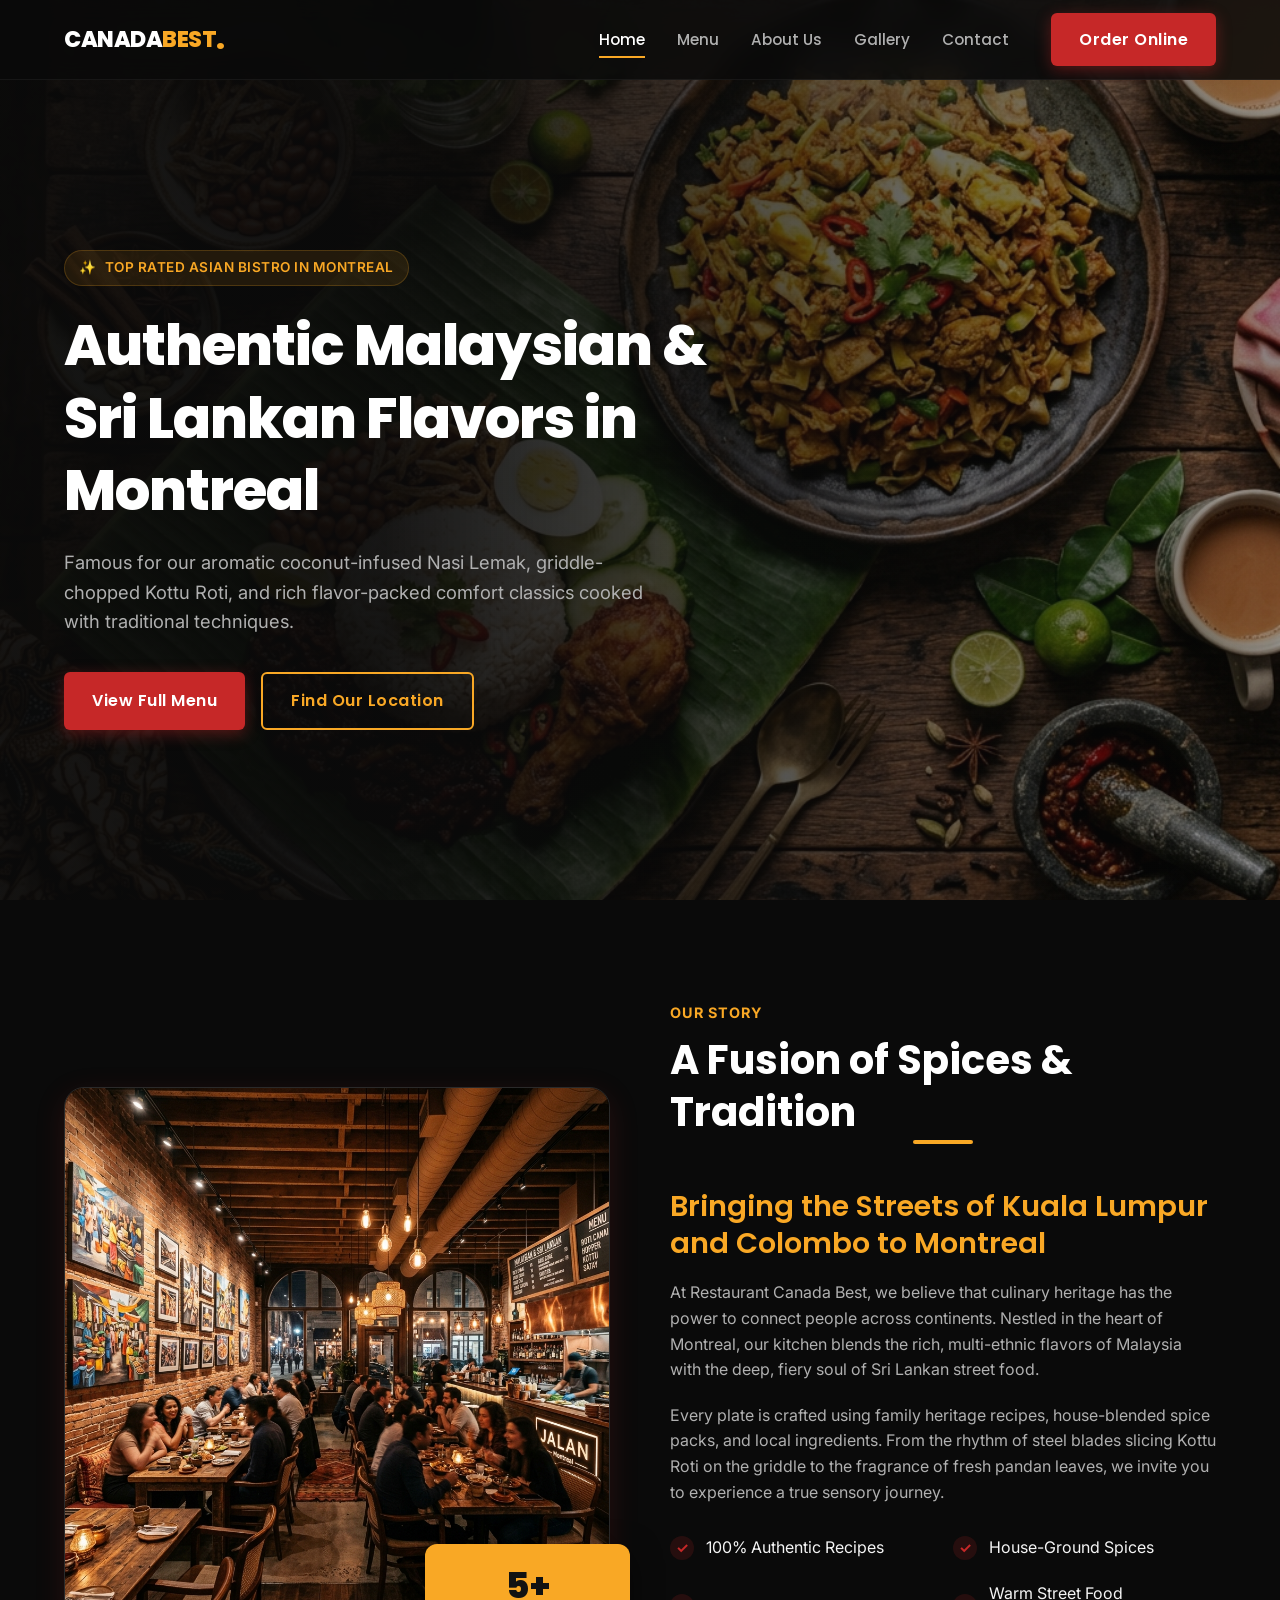
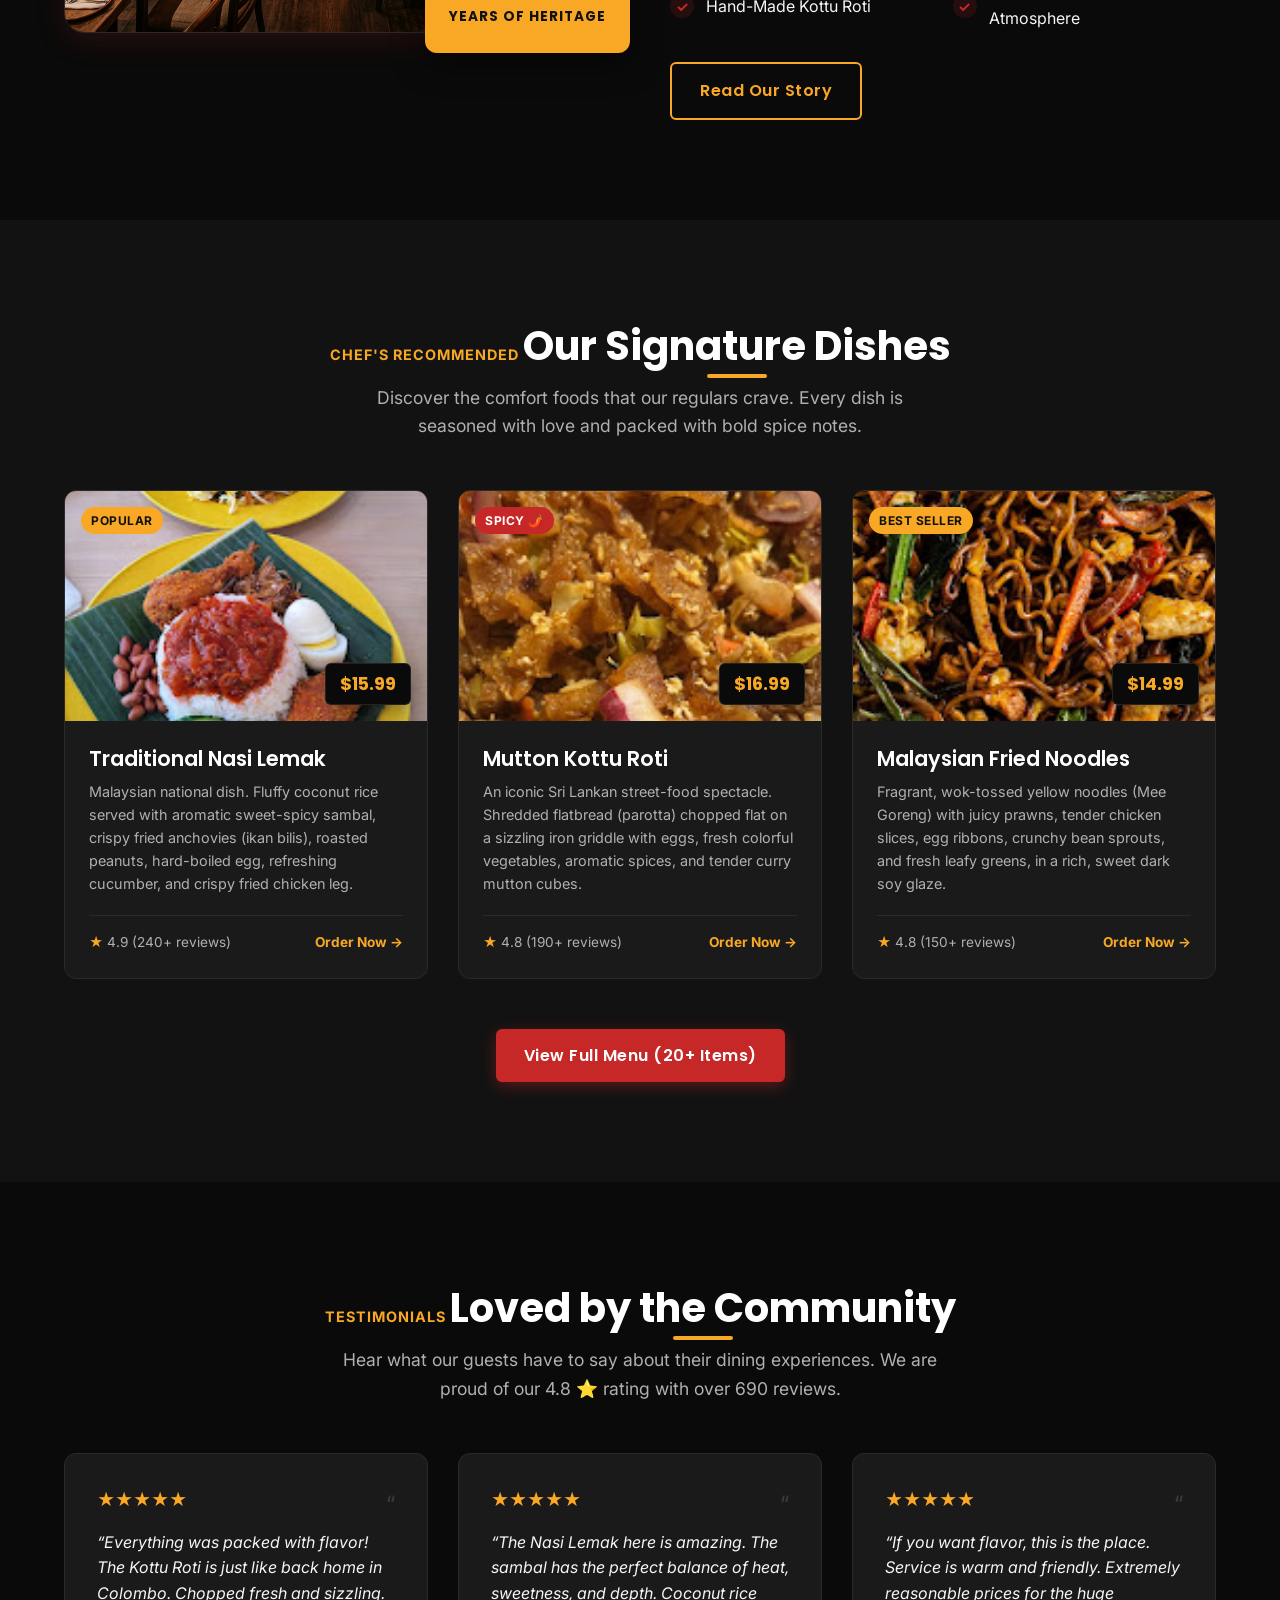
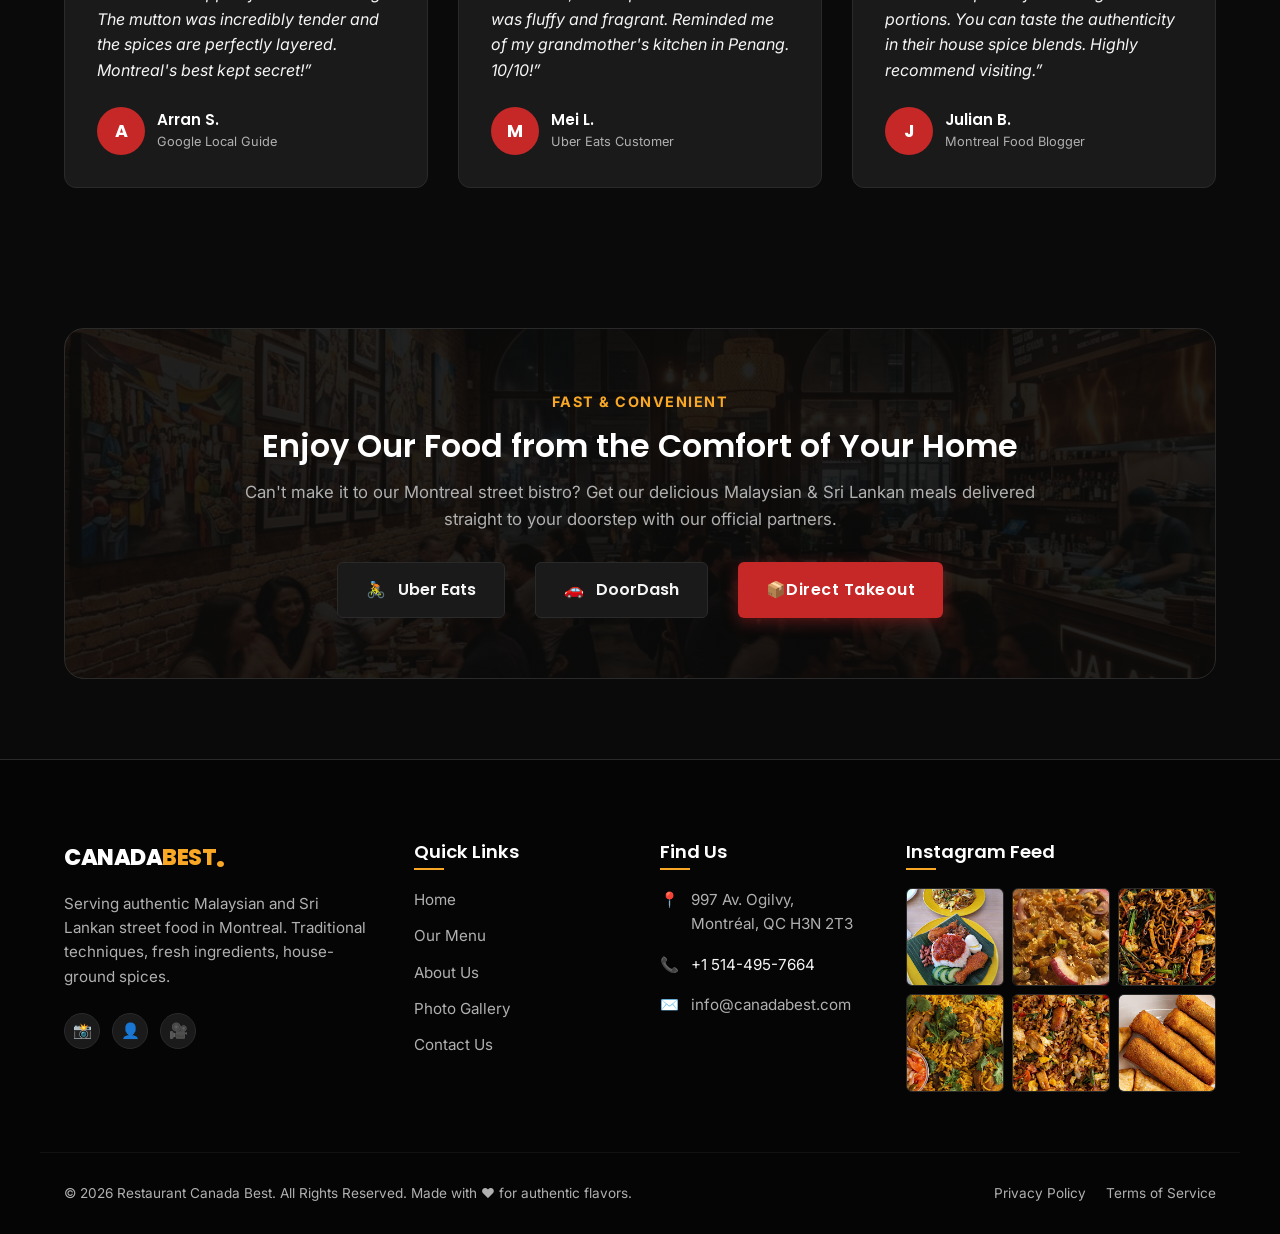
==== index.html @ 66a721e7 "first commit" ====
<!DOCTYPE html>
<html lang="en">
<head>
    <meta charset="UTF-8">
    <meta name="viewport" content="width=device-width, initial-scale=1.0">
    <title>Authentic Malaysian & Sri Lankan Cuisine | Restaurant Canada Best Montreal</title>
    <meta name="description" content="Experience the ultimate Malaysian & Sri Lankan street-food comfort eats in Montreal at Restaurant Canada Best. Renowned for authentic Nasi Lemak, Mutton Kottu Roti, Mee Goreng, and Chicken Biryani. Dine-in, Takeout, & Delivery.">
    <meta name="keywords" content="Malaysian restaurant Montreal, Best Nasi Lemak Montreal, Sri Lankan food Montreal, Kottu Roti Montreal, Restaurant Canada Best, Asian comfort food Mile End">
    
    <!-- Open Graph Meta Tags for Social Sharing -->
    <meta property="og:title" content="Authentic Malaysian & Sri Lankan Cuisine | Restaurant Canada Best Montreal">
    <meta property="og:description" content="Experience the finest Malaysian & Sri Lankan street-food comfort eats in Montreal at Restaurant Canada Best. Famous for Nasi Lemak and Kottu Roti.">
    <meta property="og:image" content="images/hero.png">
    <meta property="og:type" content="website">
    
    <!-- CSS Stylesheet -->
    <link rel="stylesheet" href="css/style.css">
</head>
<body>

    <!-- Header Navigation -->
    <header class="header" id="header">
        <div class="container header-container">
            <a href="index.html" class="logo" id="logo-link" aria-label="Restaurant Canada Best Homepage">
                CANADA<span>BEST</span><span class="logo-dot">.</span>
            </a>
            
            <nav class="nav" aria-label="Main Navigation">
                <ul class="nav-menu" id="nav-menu">
                    <li><a href="index.html" class="nav-link active">Home</a></li>
                    <li><a href="menu.html" class="nav-link">Menu</a></li>
                    <li><a href="about.html" class="nav-link">About Us</a></li>
                    <li><a href="gallery.html" class="nav-link">Gallery</a></li>
                    <li><a href="contact.html" class="nav-link">Contact</a></li>
                    <li class="nav-cta">
                        <a href="contact.html#order" class="btn btn-primary" id="header-order-btn">Order Online</a>
                    </li>
                </ul>
            </nav>
            
            <button class="menu-toggle" id="menu-toggle" aria-label="Open mobile menu" aria-expanded="false" aria-controls="nav-menu">
                <span></span>
                <span></span>
                <span></span>
            </button>
        </div>
    </header>

    <!-- Hero Banner Section -->
    <section class="hero" style="background-image: url('images/hero.png');" aria-label="Welcome Banner">
        <div class="hero-overlay"></div>
        <div class="container hero-container">
            <div class="hero-content animated fade-in-up">
                <div class="hero-badge">
                    <span>✨</span> Top Rated Asian Bistro in Montreal
                </div>
                <h1 class="hero-title">Authentic Malaysian & Sri Lankan Flavors in Montreal</h1>
                <p class="hero-desc">Famous for our aromatic coconut-infused Nasi Lemak, griddle-chopped Kottu Roti, and rich flavor-packed comfort classics cooked with traditional techniques.</p>
                <div class="btn-group">
                    <a href="menu.html" class="btn btn-primary" id="hero-menu-cta">View Full Menu</a>
                    <a href="contact.html" class="btn btn-secondary" id="hero-contact-cta">Find Our Location</a>
                </div>
            </div>
        </div>
    </section>

    <!-- About Section -->
    <section class="section-padding" aria-label="About Our Restaurant">
        <div class="container about-split">
            <div class="about-image-wrap animated fade-in-up delay-1">
                <div class="about-image-frame">
                    <img src="images/interior.png" alt="Cozy dining area at Restaurant Canada Best Montreal" loading="lazy">
                </div>
                <div class="about-experience-badge">
                    <span class="years">5+</span>
                    <span class="text">Years of Heritage</span>
                </div>
            </div>
            
            <div class="about-content animated fade-in-up delay-2">
                <div class="section-title-wrap">
                    <span class="text-yellow text-uppercase" style="font-weight: 700; letter-spacing: 1px; font-size: 0.9rem;">OUR STORY</span>
                    <h2 class="section-title" style="display:block; margin-top:8px;">A Fusion of Spices & Tradition</h2>
                </div>
                <h3>Bringing the Streets of Kuala Lumpur and Colombo to Montreal</h3>
                <p>At Restaurant Canada Best, we believe that culinary heritage has the power to connect people across continents. Nestled in the heart of Montreal, our kitchen blends the rich, multi-ethnic flavors of Malaysia with the deep, fiery soul of Sri Lankan street food.</p>
                <p>Every plate is crafted using family heritage recipes, house-blended spice packs, and local ingredients. From the rhythm of steel blades slicing Kottu Roti on the griddle to the fragrance of fresh pandan leaves, we invite you to experience a true sensory journey.</p>
                
                <ul class="about-features">
                    <li class="about-feature-item">
                        <span class="about-feature-icon">✓</span>
                        <span>100% Authentic Recipes</span>
                    </li>
                    <li class="about-feature-item">
                        <span class="about-feature-icon">✓</span>
                        <span>House-Ground Spices</span>
                    </li>
                    <li class="about-feature-item">
                        <span class="about-feature-icon">✓</span>
                        <span>Hand-Made Kottu Roti</span>
                    </li>
                    <li class="about-feature-item">
                        <span class="about-feature-icon">✓</span>
                        <span>Warm Street Food Atmosphere</span>
                    </li>
                </ul>
                
                <a href="about.html" class="btn btn-secondary" id="about-read-more">Read Our Story</a>
            </div>
        </div>
    </section>

    <!-- Featured Dishes Section -->
    <section class="section-padding" style="background-color: var(--bg-alt);" aria-label="Featured Signature Dishes">
        <div class="container">
            <div class="section-title-wrap text-center animated fade-in-up">
                <span class="text-yellow text-uppercase" style="font-weight: 700; letter-spacing: 1px; font-size: 0.9rem;">CHEF'S RECOMMENDED</span>
                <h2 class="section-title">Our Signature Dishes</h2>
                <p class="section-subtitle">Discover the comfort foods that our regulars crave. Every dish is seasoned with love and packed with bold spice notes.</p>
            </div>
            
            <div class="food-grid">
                <!-- Nasi Lemak Card -->
                <div class="food-card animated fade-in-up delay-1">
                    <div class="food-card-img-wrap">
                        <img src="images/Nasi Lemak.jpg" alt="Signature Malaysian Nasi Lemak with Crispy Spiced Chicken Leg" class="food-card-img" loading="lazy">
                        <div class="food-card-badges">
                            <span class="food-card-badge popular">Popular</span>
                        </div>
                        <span class="food-card-price">$15.99</span>
                    </div>
                    <div class="food-card-content">
                        <h3 class="food-card-title">Traditional Nasi Lemak</h3>
                        <p class="food-card-desc">Malaysian national dish. Fluffy coconut rice served with aromatic sweet-spicy sambal, crispy fried anchovies (ikan bilis), roasted peanuts, hard-boiled egg, refreshing cucumber, and crispy fried chicken leg.</p>
                        <div class="food-card-footer">
                            <div class="food-card-rating">
                                <span>★</span> 4.9 (240+ reviews)
                            </div>
                            <a href="menu.html" class="food-card-order-btn" aria-label="Order Nasi Lemak">Order Now &rarr;</a>
                        </div>
                    </div>
                </div>
                
                <!-- Kottu Roti Card -->
                <div class="food-card animated fade-in-up delay-2">
                    <div class="food-card-img-wrap">
                        <img src="images/Mutton Kotu Roti.jpg" alt="Sri Lankan Mutton Kottu Roti chopped fresh on the griddle" class="food-card-img" loading="lazy">
                        <div class="food-card-badges">
                            <span class="food-card-badge">Spicy 🌶️</span>
                        </div>
                        <span class="food-card-price">$16.99</span>
                    </div>
                    <div class="food-card-content">
                        <h3 class="food-card-title">Mutton Kottu Roti</h3>
                        <p class="food-card-desc">An iconic Sri Lankan street-food spectacle. Shredded flatbread (parotta) chopped flat on a sizzling iron griddle with eggs, fresh colorful vegetables, aromatic spices, and tender curry mutton cubes.</p>
                        <div class="food-card-footer">
                            <div class="food-card-rating">
                                <span>★</span> 4.8 (190+ reviews)
                            </div>
                            <a href="menu.html" class="food-card-order-btn" aria-label="Order Mutton Kottu Roti">Order Now &rarr;</a>
                        </div>
                    </div>
                </div>
                
                <!-- Mee Goreng Card -->
                <div class="food-card animated fade-in-up delay-3">
                    <div class="food-card-img-wrap">
                        <img src="images/Chicken Noodles.jpg" alt="Malaysian Mee Goreng stir-fried noodles with prawns" class="food-card-img" loading="lazy">
                        <div class="food-card-badges">
                            <span class="food-card-badge popular">Best Seller</span>
                        </div>
                        <span class="food-card-price">$14.99</span>
                    </div>
                    <div class="food-card-content">
                        <h3 class="food-card-title">Malaysian Fried Noodles</h3>
                        <p class="food-card-desc">Fragrant, wok-tossed yellow noodles (Mee Goreng) with juicy prawns, tender chicken slices, egg ribbons, crunchy bean sprouts, and fresh leafy greens, in a rich, sweet dark soy glaze.</p>
                        <div class="food-card-footer">
                            <div class="food-card-rating">
                                <span>★</span> 4.8 (150+ reviews)
                            </div>
                            <a href="menu.html" class="food-card-order-btn" aria-label="Order Malaysian Fried Noodles">Order Now &rarr;</a>
                        </div>
                    </div>
                </div>
            </div>
            
            <div class="text-center" style="margin-top: 50px;">
                <a href="menu.html" class="btn btn-primary" id="view-full-menu-btn">View Full Menu (20+ Items)</a>
            </div>
        </div>
    </section>

    <!-- Reviews Section -->
    <section class="section-padding" aria-label="Customer Reviews">
        <div class="container">
            <div class="section-title-wrap text-center animated fade-in-up">
                <span class="text-yellow text-uppercase" style="font-weight: 700; letter-spacing: 1px; font-size: 0.9rem;">TESTIMONIALS</span>
                <h2 class="section-title">Loved by the Community</h2>
                <p class="section-subtitle">Hear what our guests have to say about their dining experiences. We are proud of our 4.8 ⭐ rating with over 690 reviews.</p>
            </div>
            
            <div class="reviews-grid">
                <!-- Review 1 -->
                <div class="review-card animated fade-in-up delay-1">
                    <div class="review-stars">★★★★★</div>
                    <p class="review-text">“Everything was packed with flavor! The Kottu Roti is just like back home in Colombo. Chopped fresh and sizzling. The mutton was incredibly tender and the spices are perfectly layered. Montreal's best kept secret!”</p>
                    <div class="review-author">
                        <div class="review-avatar">A</div>
                        <div class="review-author-info">
                            <h4>Arran S.</h4>
                            <p>Google Local Guide</p>
                        </div>
                    </div>
                    <span class="review-source">“</span>
                </div>
                
                <!-- Review 2 -->
                <div class="review-card animated fade-in-up delay-2">
                    <div class="review-stars">★★★★★</div>
                    <p class="review-text">“The Nasi Lemak here is amazing. The sambal has the perfect balance of heat, sweetness, and depth. Coconut rice was fluffy and fragrant. Reminded me of my grandmother's kitchen in Penang. 10/10!”</p>
                    <div class="review-author">
                        <div class="review-avatar">M</div>
                        <div class="review-author-info">
                            <h4>Mei L.</h4>
                            <p>Uber Eats Customer</p>
                        </div>
                    </div>
                    <span class="review-source">“</span>
                </div>
                
                <!-- Review 3 -->
                <div class="review-card animated fade-in-up delay-3">
                    <div class="review-stars">★★★★★</div>
                    <p class="review-text">“If you want flavor, this is the place. Service is warm and friendly. Extremely reasonable prices for the huge portions. You can taste the authenticity in their house spice blends. Highly recommend visiting.”</p>
                    <div class="review-author">
                        <div class="review-avatar">J</div>
                        <div class="review-author-info">
                            <h4>Julian B.</h4>
                            <p>Montreal Food Blogger</p>
                        </div>
                    </div>
                    <span class="review-source">“</span>
                </div>
            </div>
        </div>
    </section>

    <!-- Delivery / Platform CTA Section -->
    <section class="container" style="margin-bottom: 80px;" aria-label="Order Delivery">
        <div class="delivery-section animated fade-in-up">
            <div class="delivery-container">
                <span class="text-yellow text-uppercase" style="font-weight: 700; letter-spacing: 1.5px; font-size: 0.9rem;">FAST & CONVENIENT</span>
                <h2 class="delivery-title" style="margin-top: 10px;">Enjoy Our Food from the Comfort of Your Home</h2>
                <p class="delivery-desc">Can't make it to our Montreal street bistro? Get our delicious Malaysian & Sri Lankan meals delivered straight to your doorstep with our official partners.</p>
                <div class="delivery-partners">
                    <a href="https://www.ubereats.com" target="_blank" rel="noopener noreferrer" class="delivery-btn" aria-label="Order on Uber Eats">
                        <span>🚴</span> Uber Eats
                    </a>
                    <a href="https://www.doordash.com" target="_blank" rel="noopener noreferrer" class="delivery-btn" aria-label="Order on DoorDash">
                        <span>🚗</span> DoorDash
                    </a>
                    <a href="contact.html#order" class="btn btn-primary" style="padding: 14px 28px;" aria-label="Order Direct Takeout">
                        <span>📦</span> Direct Takeout
                    </a>
                </div>
            </div>
        </div>
    </section>

    <!-- Footer -->
    <footer class="footer" id="footer">
        <div class="container footer-grid">
            <!-- Col 1: About -->
            <div class="footer-column footer-about">
                <a href="index.html" class="logo">
                    CANADA<span>BEST</span><span class="logo-dot">.</span>
                </a>
                <p style="margin-top: 15px; color: var(--text-muted);">Serving authentic Malaysian and Sri Lankan street food in Montreal. Traditional techniques, fresh ingredients, house-ground spices.</p>
                <div class="footer-socials">
                    <a href="https://www.instagram.com/restaurant.canada.best" target="_blank" class="social-icon" aria-label="Visit us on Instagram">📸</a>
                    <a href="https://www.facebook.com" target="_blank" class="social-icon" aria-label="Visit us on Facebook">👤</a>
                    <a href="https://www.youtube.com" target="_blank" class="social-icon" aria-label="Visit us on YouTube">🎥</a>
                </div>
            </div>
            
            <!-- Col 2: Quick Links -->
            <div class="footer-column footer-links">
                <h3>Quick Links</h3>
                <ul>
                    <li><a href="index.html">Home</a></li>
                    <li><a href="menu.html">Our Menu</a></li>
                    <li><a href="about.html">About Us</a></li>
                    <li><a href="gallery.html">Photo Gallery</a></li>
                    <li><a href="contact.html">Contact Us</a></li>
                </ul>
            </div>
            
            <!-- Col 3: Contact Info -->
            <div class="footer-column footer-contact">
                <h3>Find Us</h3>
                <ul>
                    <li>
                        <span class="footer-contact-icon">📍</span>
                        <span>997 Av. Ogilvy,<br>Montréal, QC H3N 2T3</span>
                    </li>
                    <li>
                        <span class="footer-contact-icon">📞</span>
                        <a href="tel:+15144957664" style="color: var(--text-light);">+1 514-495-7664</a>
                    </li>
                    <li>
                        <span class="footer-contact-icon">✉️</span>
                        <a href="mailto:info@restaurantcanadabest.com">info@canadabest.com</a>
                    </li>
                </ul>
            </div>
            
            <!-- Col 4: Instagram Feed -->
            <div class="footer-column">
                <h3>Instagram Feed</h3>
                <div class="footer-instagram-grid" style="margin-top: 15px;">
                    <a href="https://www.instagram.com/restaurant.canada.best" target="_blank" class="footer-insta-item" aria-label="Instagram post 1">
                        <img src="images/Nasi Lemak.jpg" alt="Delicious Nasi Lemak from Instagram feed" loading="lazy">
                    </a>
                    <a href="https://www.instagram.com/restaurant.canada.best" target="_blank" class="footer-insta-item" aria-label="Instagram post 2">
                        <img src="images/Mutton Kotu Roti.jpg" alt="Sizzling Mutton Kottu from Instagram feed" loading="lazy">
                    </a>
                    <a href="https://www.instagram.com/restaurant.canada.best" target="_blank" class="footer-insta-item" aria-label="Instagram post 3">
                        <img src="images/Chicken Noodles.jpg" alt="Spicy fried Mee Goreng from Instagram feed" loading="lazy">
                    </a>
                    <a href="https://www.instagram.com/restaurant.canada.best" target="_blank" class="footer-insta-item" aria-label="Instagram post 4">
                        <img src="images/Chicken Biryani.jpg" alt="Aromatic Chicken Biryani from Instagram feed" loading="lazy">
                    </a>
                    <a href="https://www.instagram.com/restaurant.canada.best" target="_blank" class="footer-insta-item" aria-label="Instagram post 5">
                        <img src="images/Chicken Fried Rice.jpg" alt="Cozy bistro ambiance from Instagram feed" loading="lazy">
                    </a>
                    <a href="https://www.instagram.com/restaurant.canada.best" target="_blank" class="footer-insta-item" aria-label="Instagram post 6">
                        <img src="images/Chicken & Mutton Rolls.jpg" alt="Feast spread from Instagram feed" loading="lazy">
                    </a>
                </div>
            </div>
        </div>
        
        <div class="container footer-bottom">
            <p>&copy; 2026 Restaurant Canada Best. All Rights Reserved. Made with ♥ for authentic flavors.</p>
            <div class="footer-bottom-links">
                <a href="#">Privacy Policy</a>
                <a href="#">Terms of Service</a>
            </div>
        </div>
    </footer>

    <!-- JavaScript Interactions -->
    <script src="js/main.js"></script>
</body>
</html>
---- css/style.css ----
/* ==========================================================================
   RESTAURANT CANADA BEST — OFFICIAL DESIGN SYSTEM & STYLING
   ========================================================================== */

/* Import Google Fonts */
@import url('https://fonts.googleapis.com/css2?family=Inter:wght@300;400;500;600;700&family=Poppins:wght@400;500;600;700;800&display=swap');

/* CSS Variables */
:root {
    --bg-color: #0A0A0A;
    --bg-alt: #121212;
    --card-bg: #1A1A1A;
    --card-border: #2A2A2A;
    
    --primary-red: #C62828;
    --primary-red-glow: rgba(198, 40, 40, 0.4);
    --primary-red-hover: #D32F2F;
    
    --primary-yellow: #F9A825;
    --primary-yellow-glow: rgba(249, 168, 37, 0.3);
    --primary-yellow-hover: #FBC02D;
    
    --text-white: #FFFFFF;
    --text-light: #F5F5F5;
    --text-muted: #B0B0B0;
    --text-dark: #121212;
    
    --font-headings: 'Poppins', sans-serif;
    --font-body: 'Inter', sans-serif;
    
    --container-max: 1200px;
    --header-height: 80px;
    --border-radius-sm: 6px;
    --border-radius-md: 12px;
    --border-radius-lg: 20px;
    
    --transition-smooth: all 0.35s cubic-bezier(0.4, 0, 0.2, 1);
    --shadow-subtle: 0 4px 20px rgba(0, 0, 0, 0.3);
    --shadow-glow: 0 8px 30px rgba(198, 40, 40, 0.15);
}

/* ==========================================================================
   RESET & BASE STYLES
   ========================================================================== */
*, *::before, *::after {
    box-sizing: border-box;
    margin: 0;
    padding: 0;
}

html {
    scroll-behavior: smooth;
    font-size: 16px;
    -webkit-font-smoothing: antialiased;
}

body {
    font-family: var(--font-body);
    background-color: var(--bg-color);
    color: var(--text-light);
    line-height: 1.6;
    overflow-x: hidden;
}

h1, h2, h3, h4, h5, h6 {
    font-family: var(--font-headings);
    color: var(--text-white);
    font-weight: 600;
    line-height: 1.3;
}

a {
    color: inherit;
    text-decoration: none;
    transition: var(--transition-smooth);
}

ul {
    list-style: none;
}

img {
    max-width: 100%;
    height: auto;
    display: block;
}

button, input, textarea, select {
    font-family: inherit;
    font-size: inherit;
    background: none;
    border: none;
    outline: none;
    color: inherit;
}

/* ==========================================================================
   LAYOUT CONTAINERS & UTILITIES
   ========================================================================== */
.container {
    max-width: var(--container-max);
    margin: 0 auto;
    padding: 0 24px;
}

.section-padding {
    padding: 100px 0;
}

@media (max-width: 768px) {
    .section-padding {
        padding: 60px 0;
    }
}

.text-center { text-align: center; }
.text-yellow { color: var(--primary-yellow); }
.text-red { color: var(--primary-red); }

.section-title-wrap {
    margin-bottom: 50px;
}

.section-title {
    font-size: 2.5rem;
    font-weight: 700;
    position: relative;
    display: inline-block;
    margin-bottom: 12px;
}

.section-title::after {
    content: '';
    position: absolute;
    bottom: -6px;
    left: 50%;
    transform: translateX(-50%);
    width: 60px;
    height: 4px;
    background-color: var(--primary-yellow);
    border-radius: var(--border-radius-sm);
}

.section-subtitle {
    font-size: 1.1rem;
    color: var(--text-muted);
    max-width: 600px;
    margin: 0 auto;
}

/* ==========================================================================
   BUTTONS & INTERACTIVE ELEMENTS
   ========================================================================== */
.btn {
    display: inline-flex;
    align-items: center;
    justify-content: center;
    padding: 14px 28px;
    font-weight: 600;
    border-radius: var(--border-radius-sm);
    transition: var(--transition-smooth);
    cursor: pointer;
    font-family: var(--font-headings);
    letter-spacing: 0.5px;
}

.btn-primary {
    background-color: var(--primary-red);
    color: var(--text-white);
    box-shadow: 0 4px 15px var(--primary-red-glow);
}

.btn-primary:hover {
    background-color: var(--primary-red-hover);
    transform: translateY(-2px);
    box-shadow: 0 6px 20px rgba(198, 40, 40, 0.6);
}

.btn-secondary {
    background-color: transparent;
    color: var(--primary-yellow);
    border: 2px solid var(--primary-yellow);
}

.btn-secondary:hover {
    background-color: var(--primary-yellow);
    color: var(--text-dark);
    transform: translateY(-2px);
    box-shadow: 0 6px 20px var(--primary-yellow-glow);
}

.btn-group {
    display: flex;
    gap: 16px;
    flex-wrap: wrap;
}

/* ==========================================================================
   HEADER / NAVIGATION BAR
   ========================================================================== */
.header {
    position: fixed;
    top: 0;
    left: 0;
    width: 100%;
    height: var(--header-height);
    background: rgba(10, 10, 10, 0.85);
    backdrop-filter: blur(12px);
    -webkit-backdrop-filter: blur(12px);
    z-index: 1000;
    border-bottom: 1px solid rgba(255, 255, 255, 0.05);
    transition: var(--transition-smooth);
}

.header.scrolled {
    height: 70px;
    background: rgba(10, 10, 10, 0.95);
    box-shadow: var(--shadow-subtle);
}

.header-container {
    display: flex;
    justify-content: space-between;
    align-items: center;
    height: 100%;
}

.logo {
    display: flex;
    align-items: center;
    font-family: var(--font-headings);
    font-size: 1.4rem;
    font-weight: 800;
    color: var(--text-white);
    letter-spacing: -0.5px;
}

.logo span {
    color: var(--primary-yellow);
}

.logo-dot {
    color: var(--primary-red);
    font-size: 1.8rem;
    line-height: 1;
}

.nav-menu {
    display: flex;
    align-items: center;
    gap: 32px;
}

.nav-link {
    font-family: var(--font-headings);
    font-weight: 500;
    font-size: 0.95rem;
    position: relative;
    padding: 8px 0;
    color: var(--text-muted);
}

.nav-link:hover,
.nav-link.active {
    color: var(--text-white);
}

.nav-link::after {
    content: '';
    position: absolute;
    bottom: 0;
    left: 0;
    width: 0;
    height: 2px;
    background-color: var(--primary-yellow);
    transition: var(--transition-smooth);
}

.nav-link:hover::after,
.nav-link.active::after {
    width: 100%;
}

/* Nav CTA */
.nav-cta {
    margin-left: 10px;
}

/* Mobile Menu Toggle Button */
.menu-toggle {
    display: none;
    flex-direction: column;
    justify-content: space-between;
    width: 28px;
    height: 20px;
    cursor: pointer;
    z-index: 1001;
}

.menu-toggle span {
    display: block;
    width: 100%;
    height: 3px;
    background-color: var(--text-white);
    border-radius: var(--border-radius-sm);
    transition: var(--transition-smooth);
}

/* Responsive Nav styles */
@media (max-width: 992px) {
    .menu-toggle {
        display: flex;
    }
    
    .nav-menu {
        position: fixed;
        top: 0;
        right: -100%;
        width: 280px;
        height: 100vh;
        background-color: var(--bg-alt);
        flex-direction: column;
        justify-content: flex-start;
        align-items: flex-start;
        padding: 100px 40px;
        gap: 24px;
        box-shadow: -10px 0 30px rgba(0,0,0,0.5);
        transition: var(--transition-smooth);
        z-index: 999;
    }
    
    .nav-menu.active {
        right: 0;
    }
    
    .nav-link {
        font-size: 1.2rem;
        width: 100%;
    }
    
    .nav-cta {
        margin-left: 0;
        margin-top: 10px;
        width: 100%;
    }
    
    .nav-cta .btn {
        width: 100%;
    }
    
    /* Toggle active animation */
    .menu-toggle.active span:nth-child(1) {
        transform: translateY(8px) rotate(45deg);
    }
    
    .menu-toggle.active span:nth-child(2) {
        opacity: 0;
    }
    
    .menu-toggle.active span:nth-child(3) {
        transform: translateY(-9px) rotate(-45deg);
    }
}

/* ==========================================================================
   HERO BANNER
   ========================================================================== */
.hero {
    min-height: 100vh;
    display: flex;
    align-items: center;
    position: relative;
    padding-top: var(--header-height);
    background-size: cover;
    background-position: center;
    background-attachment: fixed;
}

/* Background parallax fallback */
@media (max-width: 768px) {
    .hero {
        background-attachment: scroll;
        min-height: auto;
        padding: 120px 0 80px 0;
    }
}

.hero-overlay {
    position: absolute;
    top: 0;
    left: 0;
    width: 100%;
    height: 100%;
    background: linear-gradient(to right, rgba(10,10,10,0.95) 30%, rgba(10,10,10,0.7) 60%, rgba(10,10,10,0.4) 100%);
    z-index: 1;
}

.hero-container {
    position: relative;
    z-index: 2;
    display: grid;
    grid-template-columns: 1.2fr 0.8fr;
    gap: 40px;
    align-items: center;
}

@media (max-width: 992px) {
    .hero-container {
        grid-template-columns: 1fr;
    }
}

.hero-content {
    max-width: 680px;
}

.hero-badge {
    display: inline-flex;
    align-items: center;
    gap: 8px;
    background-color: rgba(249, 168, 37, 0.1);
    border: 1px solid rgba(249, 168, 37, 0.2);
    color: var(--primary-yellow);
    padding: 6px 14px;
    border-radius: 50px;
    font-size: 0.85rem;
    font-weight: 600;
    margin-bottom: 24px;
    letter-spacing: 0.5px;
    text-transform: uppercase;
}

.hero-title {
    font-size: 3.5rem;
    font-weight: 800;
    letter-spacing: -1px;
    margin-bottom: 20px;
}

@media (max-width: 768px) {
    .hero-title {
        font-size: 2.3rem;
    }
}

.hero-desc {
    font-size: 1.15rem;
    color: var(--text-muted);
    margin-bottom: 36px;
    max-width: 580px;
}

/* ==========================================================================
   ABOUT / STORY PREVIEW
   ========================================================================== */
.about-split {
    display: grid;
    grid-template-columns: 1fr 1fr;
    gap: 60px;
    align-items: center;
}

@media (max-width: 992px) {
    .about-split {
        grid-template-columns: 1fr;
        gap: 40px;
    }
}

.about-image-wrap {
    position: relative;
}

.about-image-frame {
    border-radius: var(--border-radius-lg);
    overflow: hidden;
    box-shadow: var(--shadow-glow);
    border: 1px solid var(--card-border);
}

.about-experience-badge {
    position: absolute;
    bottom: -20px;
    right: -20px;
    background-color: var(--primary-yellow);
    color: var(--text-dark);
    padding: 24px;
    border-radius: var(--border-radius-md);
    box-shadow: 0 10px 30px rgba(0,0,0,0.5);
    text-align: center;
    font-family: var(--font-headings);
}

@media (max-width: 768px) {
    .about-experience-badge {
        position: static;
        margin-top: 20px;
        border-radius: var(--border-radius-md);
    }
}

.about-experience-badge .years {
    font-size: 2.2rem;
    font-weight: 800;
    line-height: 1;
    display: block;
}

.about-experience-badge .text {
    font-size: 0.85rem;
    font-weight: 700;
    text-transform: uppercase;
    letter-spacing: 1px;
}

.about-content h3 {
    font-size: 1.8rem;
    margin-bottom: 18px;
    color: var(--primary-yellow);
}

.about-content p {
    color: var(--text-muted);
    margin-bottom: 20px;
}

.about-features {
    display: grid;
    grid-template-columns: 1fr 1fr;
    gap: 20px;
    margin: 30px 0;
}

.about-feature-item {
    display: flex;
    align-items: center;
    gap: 12px;
}

.about-feature-icon {
    display: inline-flex;
    justify-content: center;
    align-items: center;
    width: 24px;
    height: 24px;
    background-color: rgba(198, 40, 40, 0.15);
    color: var(--primary-red);
    border-radius: 50%;
    font-weight: bold;
    font-size: 0.9rem;
}

/* ==========================================================================
   FEATURED / menu FOOD CARDS
   ========================================================================== */
.food-grid {
    display: grid;
    grid-template-columns: repeat(auto-fit, minmax(320px, 1fr));
    gap: 30px;
}

@media (max-width: 480px) {
    .food-grid {
        grid-template-columns: 1fr;
    }
}

.food-card {
    background-color: var(--card-bg);
    border: 1px solid var(--card-border);
    border-radius: var(--border-radius-md);
    overflow: hidden;
    transition: var(--transition-smooth);
    display: flex;
    flex-direction: column;
    height: 100%;
}

.food-card:hover {
    transform: translateY(-8px);
    border-color: rgba(249, 168, 37, 0.3);
    box-shadow: 0 10px 30px rgba(0,0,0,0.5);
}

.food-card-img-wrap {
    position: relative;
    height: 230px;
    overflow: hidden;
}

.food-card-img {
    width: 100%;
    height: 100%;
    object-fit: cover;
    transition: var(--transition-smooth);
}

.food-card:hover .food-card-img {
    transform: scale(1.08);
}

.food-card-badges {
    position: absolute;
    top: 16px;
    left: 16px;
    display: flex;
    flex-direction: column;
    gap: 8px;
    z-index: 2;
}

.food-card-badge {
    background-color: var(--primary-red);
    color: var(--text-white);
    padding: 4px 10px;
    border-radius: 50px;
    font-size: 0.75rem;
    font-weight: 700;
    letter-spacing: 0.5px;
    text-transform: uppercase;
}

.food-card-badge.veg {
    background-color: #2E7D32;
}

.food-card-badge.popular {
    background-color: var(--primary-yellow);
    color: var(--text-dark);
}

.food-card-price {
    position: absolute;
    bottom: 16px;
    right: 16px;
    background-color: var(--bg-color);
    border: 1px solid rgba(255, 255, 255, 0.1);
    color: var(--primary-yellow);
    padding: 6px 14px;
    border-radius: var(--border-radius-sm);
    font-family: var(--font-headings);
    font-weight: 700;
    font-size: 1.1rem;
    z-index: 2;
    box-shadow: var(--shadow-subtle);
}

.food-card-content {
    padding: 24px;
    display: flex;
    flex-direction: column;
    flex-grow: 1;
}

.food-card-title {
    font-size: 1.3rem;
    margin-bottom: 8px;
    transition: var(--transition-smooth);
}

.food-card:hover .food-card-title {
    color: var(--primary-yellow);
}

.food-card-desc {
    color: var(--text-muted);
    font-size: 0.9rem;
    margin-bottom: 20px;
    flex-grow: 1;
}

.food-card-footer {
    display: flex;
    justify-content: space-between;
    align-items: center;
    border-top: 1px solid var(--card-border);
    padding-top: 16px;
}

.food-card-rating {
    display: flex;
    align-items: center;
    gap: 4px;
    font-size: 0.85rem;
    color: var(--text-muted);
}

.food-card-rating span {
    color: var(--primary-yellow);
}

.food-card-order-btn {
    font-size: 0.85rem;
    font-weight: 700;
    color: var(--primary-yellow);
    display: flex;
    align-items: center;
    gap: 6px;
    cursor: pointer;
}

.food-card-order-btn:hover {
    color: var(--primary-yellow-hover);
    text-decoration: underline;
}

/* ==========================================================================
   MENU PAGE SPECIFIC CATEGORIES
   ========================================================================== */
.menu-categories {
    display: flex;
    justify-content: center;
    gap: 16px;
    flex-wrap: wrap;
    margin-bottom: 50px;
    border-bottom: 1px solid var(--card-border);
    padding-bottom: 20px;
}

.menu-category-btn {
    padding: 10px 22px;
    border-radius: 50px;
    background-color: var(--card-bg);
    border: 1px solid var(--card-border);
    cursor: pointer;
    font-weight: 600;
    transition: var(--transition-smooth);
    font-family: var(--font-headings);
    color: var(--text-muted);
}

.menu-category-btn.active,
.menu-category-btn:hover {
    background-color: var(--primary-yellow);
    color: var(--text-dark);
    border-color: var(--primary-yellow);
    box-shadow: 0 4px 15px var(--primary-yellow-glow);
}

.food-card.hidden {
    display: none !important;
}

/* ==========================================================================
   REVIEWS & TESTIMONIALS
   ========================================================================== */
.reviews-grid {
    display: grid;
    grid-template-columns: repeat(auto-fit, minmax(340px, 1fr));
    gap: 30px;
}

@media (max-width: 480px) {
    .reviews-grid {
        grid-template-columns: 1fr;
    }
}

.review-card {
    background-color: var(--card-bg);
    border: 1px solid var(--card-border);
    padding: 32px;
    border-radius: var(--border-radius-md);
    position: relative;
    transition: var(--transition-smooth);
}

.review-card:hover {
    border-color: rgba(198, 40, 40, 0.3);
    transform: translateY(-4px);
}

.review-stars {
    color: var(--primary-yellow);
    margin-bottom: 16px;
    font-size: 1.1rem;
}

.review-text {
    font-style: italic;
    color: var(--text-light);
    margin-bottom: 24px;
    font-size: 1rem;
}

.review-author {
    display: flex;
    align-items: center;
    gap: 12px;
}

.review-avatar {
    width: 48px;
    height: 48px;
    background-color: var(--primary-red);
    color: var(--text-white);
    display: flex;
    align-items: center;
    justify-content: center;
    border-radius: 50%;
    font-family: var(--font-headings);
    font-weight: 700;
    font-size: 1.1rem;
}

.review-author-info h4 {
    font-size: 0.95rem;
    margin-bottom: 2px;
}

.review-author-info p {
    font-size: 0.8rem;
    color: var(--text-muted);
}

.review-source {
    position: absolute;
    top: 32px;
    right: 32px;
    opacity: 0.15;
    font-size: 1.5rem;
}

/* ==========================================================================
   DELIVERY / CTA SECTION
   ========================================================================== */
.delivery-section {
    background: linear-gradient(rgba(10, 10, 10, 0.9), rgba(10, 10, 10, 0.9)), url('../images/interior.png') no-repeat center center/cover;
    border-radius: var(--border-radius-lg);
    padding: 60px 40px;
    margin: 40px 0;
    border: 1px solid var(--card-border);
    text-align: center;
}

.delivery-container {
    max-width: 800px;
    margin: 0 auto;
}

.delivery-title {
    font-size: 2rem;
    margin-bottom: 12px;
}

.delivery-desc {
    color: var(--text-muted);
    margin-bottom: 30px;
    font-size: 1.05rem;
}

.delivery-partners {
    display: flex;
    justify-content: center;
    gap: 30px;
    flex-wrap: wrap;
}

.delivery-btn {
    display: flex;
    align-items: center;
    gap: 12px;
    background-color: var(--card-bg);
    border: 1px solid var(--card-border);
    padding: 14px 28px;
    border-radius: var(--border-radius-sm);
    font-weight: 600;
    font-family: var(--font-headings);
    font-size: 1rem;
}

.delivery-btn img {
    height: 24px;
}

.delivery-btn:hover {
    transform: translateY(-3px);
    box-shadow: var(--shadow-subtle);
    border-color: rgba(255, 255, 255, 0.15);
}

/* ==========================================================================
   GALLERY PAGE
   ========================================================================== */
.gallery-grid {
    display: grid;
    grid-template-columns: repeat(auto-fit, minmax(280px, 1fr));
    gap: 20px;
}

.gallery-item {
    position: relative;
    border-radius: var(--border-radius-md);
    overflow: hidden;
    aspect-ratio: 1 / 1;
    border: 1px solid var(--card-border);
}

.gallery-img {
    width: 100%;
    height: 100%;
    object-fit: cover;
    transition: var(--transition-smooth);
}

.gallery-overlay {
    position: absolute;
    top: 0;
    left: 0;
    width: 100%;
    height: 100%;
    background: linear-gradient(rgba(10,10,10,0.1), rgba(10,10,10,0.9));
    display: flex;
    flex-direction: column;
    justify-content: flex-end;
    padding: 24px;
    opacity: 0;
    transition: var(--transition-smooth);
    z-index: 2;
}

.gallery-item:hover .gallery-img {
    transform: scale(1.08);
}

.gallery-item:hover .gallery-overlay {
    opacity: 1;
}

.gallery-overlay h3 {
    font-size: 1.2rem;
    margin-bottom: 4px;
}

.gallery-overlay p {
    font-size: 0.85rem;
    color: var(--primary-yellow);
}

/* ==========================================================================
   CONTACT PAGE & CONTACT FORMS
   ========================================================================== */
.contact-split {
    display: grid;
    grid-template-columns: 1.1fr 0.9fr;
    gap: 50px;
}

@media (max-width: 992px) {
    .contact-split {
        grid-template-columns: 1fr;
    }
}

.contact-info-grid {
    display: grid;
    grid-template-columns: 1fr 1fr;
    gap: 30px;
    margin-bottom: 40px;
}

@media (max-width: 576px) {
    .contact-info-grid {
        grid-template-columns: 1fr;
    }
}

.contact-info-card {
    background-color: var(--card-bg);
    border: 1px solid var(--card-border);
    padding: 24px;
    border-radius: var(--border-radius-md);
}

.contact-info-card h3 {
    font-size: 1.1rem;
    color: var(--primary-yellow);
    margin-bottom: 12px;
    display: flex;
    align-items: center;
    gap: 8px;
}

.contact-info-card p,
.contact-info-card li {
    font-size: 0.95rem;
    color: var(--text-muted);
}

.hours-list li {
    display: flex;
    justify-content: space-between;
    margin-bottom: 8px;
    border-bottom: 1px dashed rgba(255,255,255,0.05);
    padding-bottom: 4px;
}

.hours-list li strong {
    color: var(--text-white);
}

/* Contact Form */
.contact-form-wrap {
    background-color: var(--card-bg);
    border: 1px solid var(--card-border);
    padding: 40px;
    border-radius: var(--border-radius-md);
}

@media (max-width: 576px) {
    .contact-form-wrap {
        padding: 24px;
    }
}

.contact-form-wrap h3 {
    font-size: 1.6rem;
    margin-bottom: 24px;
}

.form-group {
    margin-bottom: 20px;
}

.form-label {
    display: block;
    margin-bottom: 8px;
    font-size: 0.85rem;
    font-weight: 600;
    letter-spacing: 0.5px;
    color: var(--text-muted);
}

.form-input {
    width: 100%;
    background-color: var(--bg-color);
    border: 1px solid var(--card-border);
    padding: 12px 16px;
    border-radius: var(--border-radius-sm);
    transition: var(--transition-smooth);
}

.form-input:focus {
    border-color: var(--primary-yellow);
    box-shadow: 0 0 10px var(--primary-yellow-glow);
}

textarea.form-input {
    resize: vertical;
    min-height: 120px;
}

.map-container {
    height: 400px;
    border-radius: var(--border-radius-md);
    overflow: hidden;
    border: 1px solid var(--card-border);
    box-shadow: var(--shadow-subtle);
}

.map-container iframe {
    width: 100%;
    height: 100%;
    border: none;
    filter: invert(90%) hue-rotate(180deg) brightness(95%) contrast(90%); /* Sleek custom dark map styling */
}

/* ==========================================================================
   FOOTER
   ========================================================================== */
.footer {
    background-color: #050505;
    border-top: 1px solid var(--card-border);
    padding: 80px 0 30px 0;
    color: var(--text-muted);
    font-size: 0.95rem;
}

.footer-grid {
    display: grid;
    grid-template-columns: 1.2fr 0.8fr 0.8fr 1.2fr;
    gap: 40px;
    margin-bottom: 60px;
}

@media (max-width: 992px) {
    .footer-grid {
        grid-template-columns: 1fr 1fr;
    }
}

@media (max-width: 576px) {
    .footer-grid {
        grid-template-columns: 1fr;
    }
}

.footer-column h3 {
    color: var(--text-white);
    font-size: 1.15rem;
    margin-bottom: 24px;
    position: relative;
}

.footer-column h3::after {
    content: '';
    position: absolute;
    bottom: -6px;
    left: 0;
    width: 30px;
    height: 2px;
    background-color: var(--primary-yellow);
}

.footer-about .logo {
    margin-bottom: 16px;
}

.footer-about p {
    margin-bottom: 20px;
}

.footer-links li {
    margin-bottom: 12px;
}

.footer-links a:hover {
    color: var(--primary-yellow);
    padding-left: 4px;
}

.footer-contact li {
    display: flex;
    gap: 12px;
    margin-bottom: 16px;
}

.footer-contact-icon {
    color: var(--primary-yellow);
    flex-shrink: 0;
}

.footer-socials {
    display: flex;
    gap: 12px;
    margin-top: 24px;
}

.social-icon {
    display: inline-flex;
    justify-content: center;
    align-items: center;
    width: 36px;
    height: 36px;
    background-color: var(--card-bg);
    border: 1px solid var(--card-border);
    color: var(--text-white);
    border-radius: 50%;
}

.social-icon:hover {
    background-color: var(--primary-yellow);
    color: var(--text-dark);
    border-color: var(--primary-yellow);
    transform: translateY(-3px);
}

.footer-instagram-grid {
    display: grid;
    grid-template-columns: repeat(3, 1fr);
    gap: 8px;
}

.footer-insta-item {
    border-radius: var(--border-radius-sm);
    overflow: hidden;
    aspect-ratio: 1 / 1;
    border: 1px solid var(--card-border);
}

.footer-insta-item img {
    width: 100%;
    height: 100%;
    object-fit: cover;
    transition: var(--transition-smooth);
}

.footer-insta-item:hover img {
    transform: scale(1.08);
}

.footer-bottom {
    border-top: 1px solid rgba(255,255,255,0.05);
    padding-top: 30px;
    display: flex;
    justify-content: space-between;
    align-items: center;
    flex-wrap: wrap;
    gap: 20px;
    font-size: 0.85rem;
}

@media (max-width: 768px) {
    .footer-bottom {
        flex-direction: column;
        text-align: center;
    }
}

.footer-bottom-links {
    display: flex;
    gap: 20px;
}

.footer-bottom-links a:hover {
    color: var(--text-white);
}

/* ==========================================================================
   PAGE HERO BLOCK (For Subpages Menu, About, etc.)
   ========================================================================== */
.page-hero {
    height: 300px;
    display: flex;
    align-items: center;
    justify-content: center;
    text-align: center;
    position: relative;
    padding-top: var(--header-height);
    background-size: cover;
    background-position: center;
}

.page-hero-overlay {
    position: absolute;
    top: 0;
    left: 0;
    width: 100%;
    height: 100%;
    background: rgba(10, 10, 10, 0.8);
    z-index: 1;
}

.page-hero-content {
    position: relative;
    z-index: 2;
}

.page-hero-title {
    font-size: 3rem;
    font-weight: 800;
    margin-bottom: 10px;
}

@media (max-width: 768px) {
    .page-hero-title {
        font-size: 2.2rem;
    }
}

.breadcrumbs {
    display: flex;
    justify-content: center;
    gap: 8px;
    font-size: 0.9rem;
    color: var(--text-muted);
    font-family: var(--font-headings);
}

.breadcrumbs a:hover {
    color: var(--primary-yellow);
}

.breadcrumbs .separator {
    color: rgba(255,255,255,0.2);
}

.breadcrumbs .current {
    color: var(--primary-yellow);
}

/* ==========================================================================
   UTILITY ANIMATIONS (Fades & Load-ins)
   ========================================================================== */
@keyframes fadeInUp {
    from {
        opacity: 0;
        transform: translateY(20px);
    }
    to {
        opacity: 1;
        transform: translateY(0);
    }
}

.animated {
    animation-duration: 0.8s;
    animation-fill-mode: both;
}

.fade-in-up {
    animation-name: fadeInUp;
}

.delay-1 { animation-delay: 0.1s; }
.delay-2 { animation-delay: 0.2s; }
.delay-3 { animation-delay: 0.3s; }
.delay-4 { animation-delay: 0.4s; }
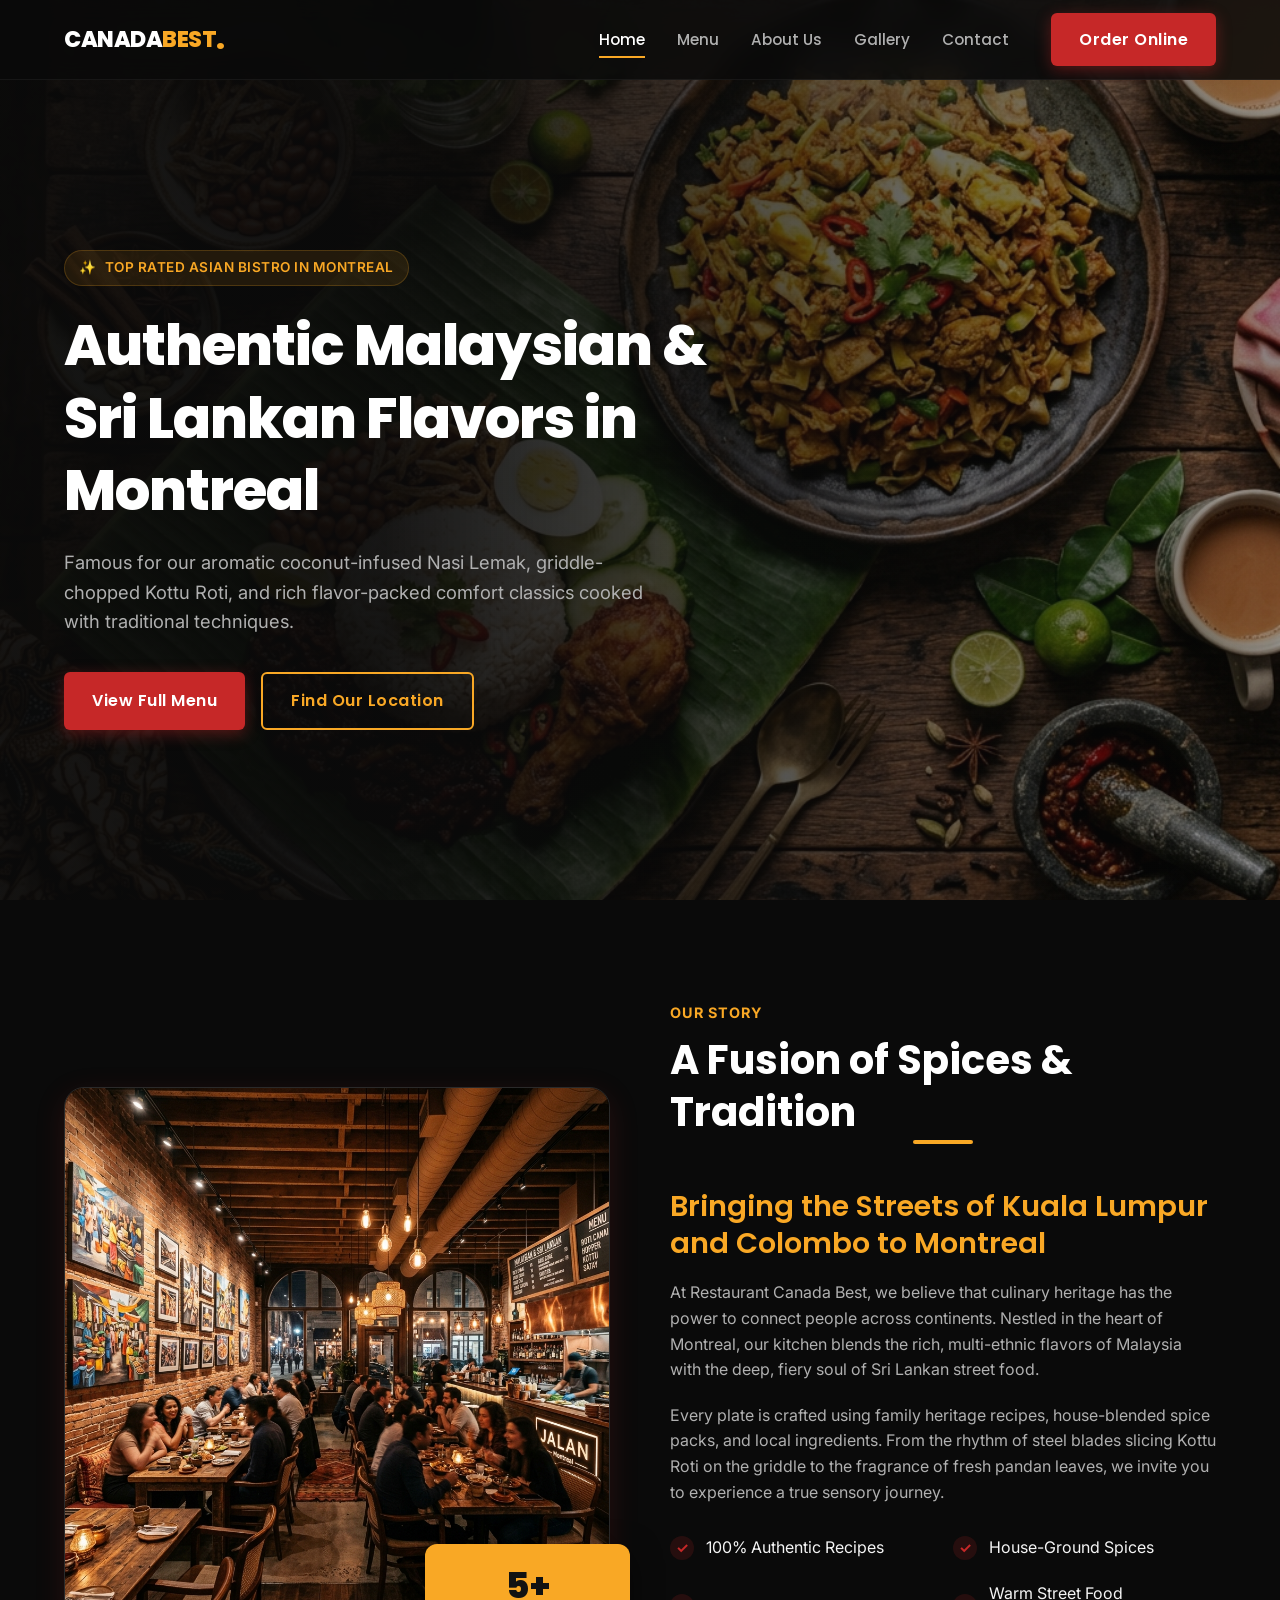
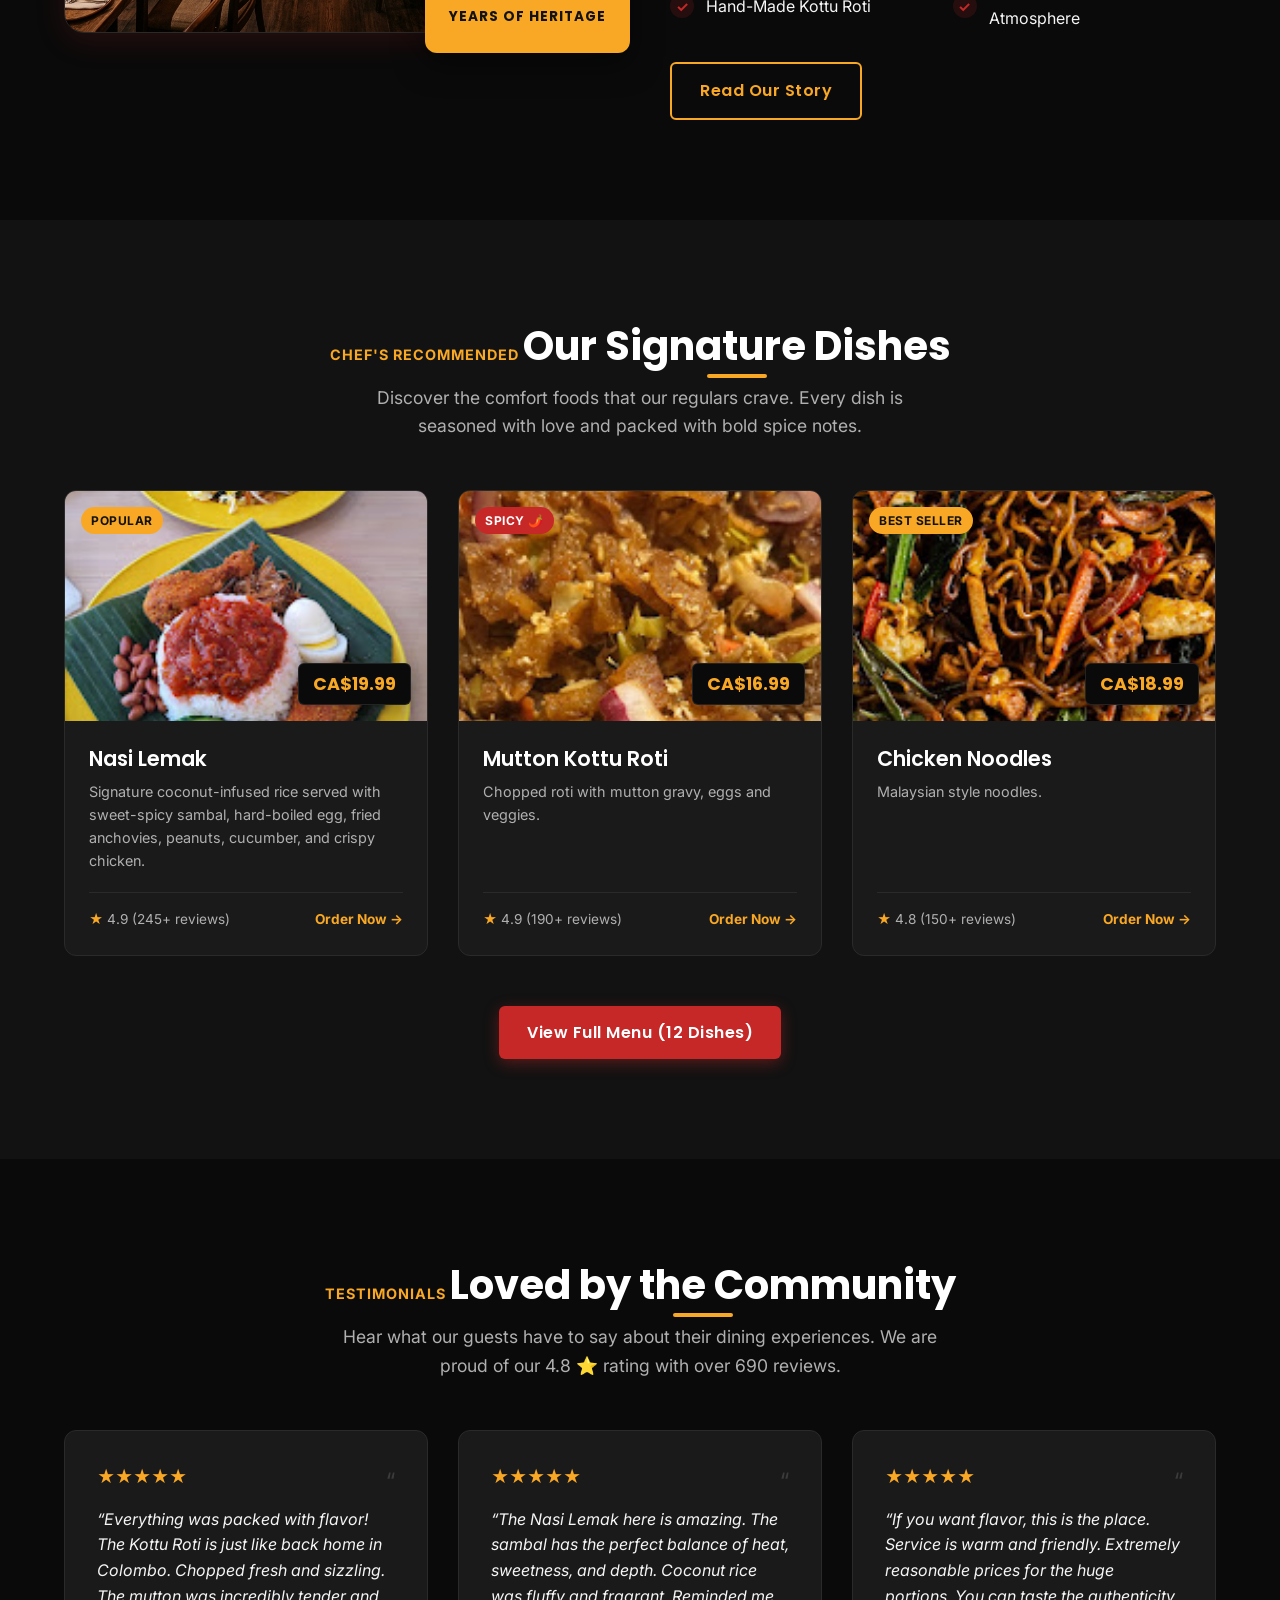
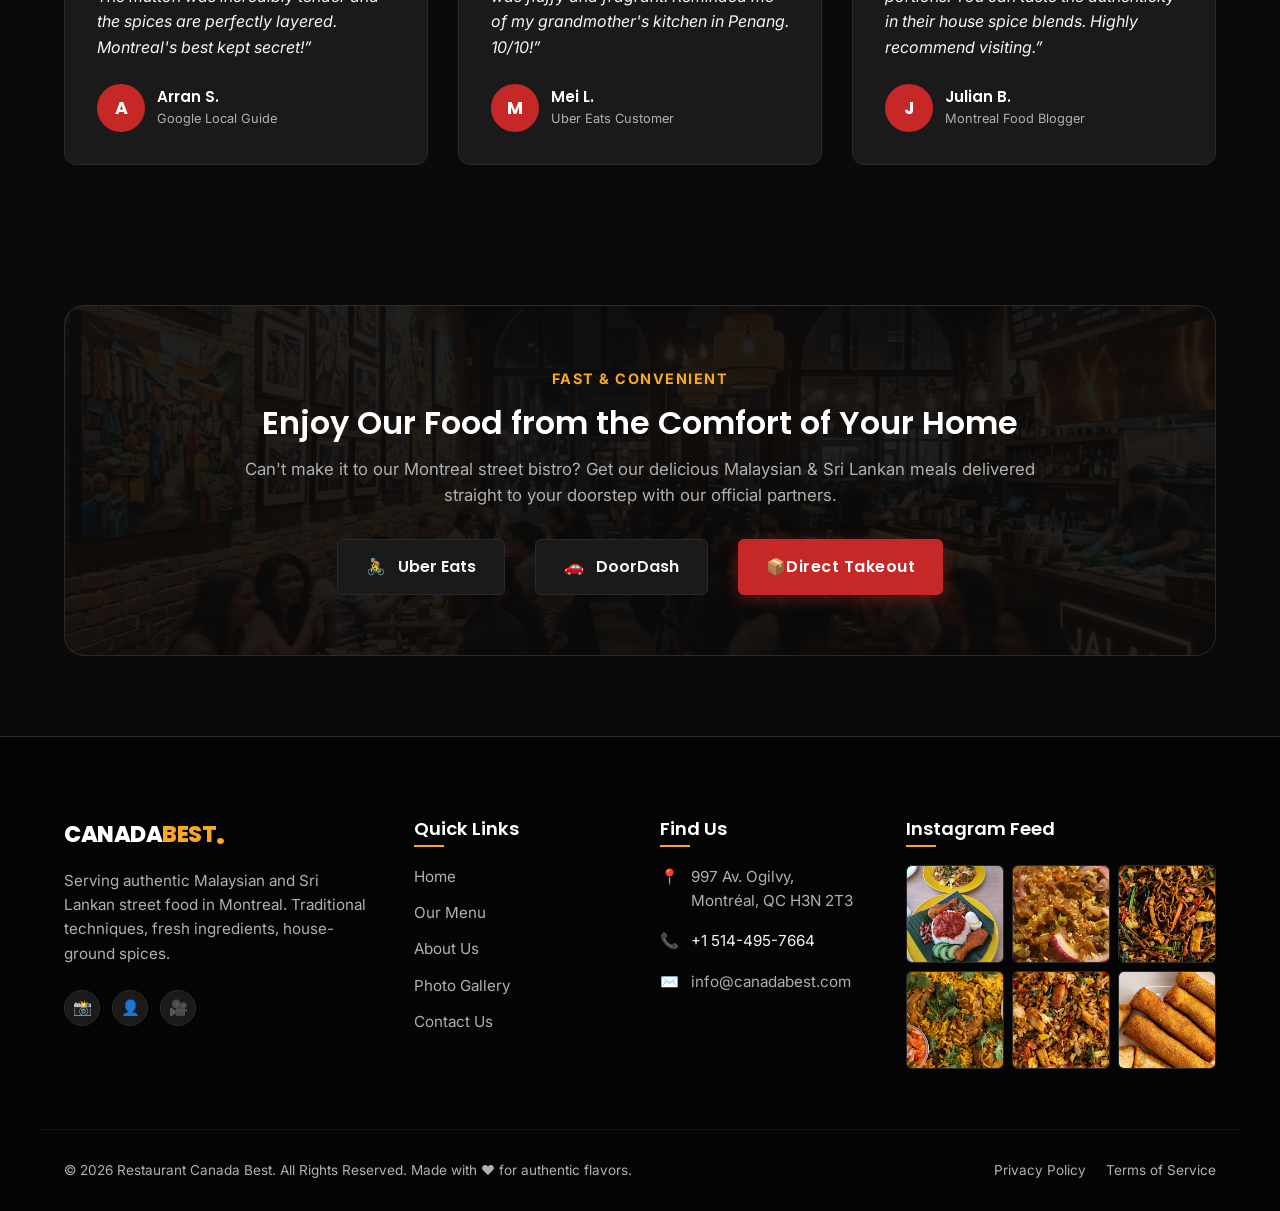
==== commit 16fe76c5: "first commit" ====
--- a/index.html
+++ b/index.html
@@ -123,18 +123,18 @@
                 <!-- Nasi Lemak Card -->
                 <div class="food-card animated fade-in-up delay-1">
                     <div class="food-card-img-wrap">
-                        <img src="images/Nasi Lemak.jpg" alt="Signature Malaysian Nasi Lemak with Crispy Spiced Chicken Leg" class="food-card-img" loading="lazy">
+                        <img src="images/Nasi Lemak.jpg" alt="Signature Nasi Lemak" class="food-card-img" loading="lazy">
                         <div class="food-card-badges">
                             <span class="food-card-badge popular">Popular</span>
                         </div>
-                        <span class="food-card-price">$15.99</span>
+                        <span class="food-card-price">CA$19.99</span>
                     </div>
                     <div class="food-card-content">
-                        <h3 class="food-card-title">Traditional Nasi Lemak</h3>
-                        <p class="food-card-desc">Malaysian national dish. Fluffy coconut rice served with aromatic sweet-spicy sambal, crispy fried anchovies (ikan bilis), roasted peanuts, hard-boiled egg, refreshing cucumber, and crispy fried chicken leg.</p>
+                        <h3 class="food-card-title">Nasi Lemak</h3>
+                        <p class="food-card-desc">Signature coconut-infused rice served with sweet-spicy sambal, hard-boiled egg, fried anchovies, peanuts, cucumber, and crispy chicken.</p>
                         <div class="food-card-footer">
                             <div class="food-card-rating">
-                                <span>★</span> 4.9 (240+ reviews)
+                                <span>★</span> 4.9 (245+ reviews)
                             </div>
                             <a href="menu.html" class="food-card-order-btn" aria-label="Order Nasi Lemak">Order Now &rarr;</a>
                         </div>
@@ -144,18 +144,18 @@
                 <!-- Kottu Roti Card -->
                 <div class="food-card animated fade-in-up delay-2">
                     <div class="food-card-img-wrap">
-                        <img src="images/Mutton Kotu Roti.jpg" alt="Sri Lankan Mutton Kottu Roti chopped fresh on the griddle" class="food-card-img" loading="lazy">
+                        <img src="images/Mutton Kotu Roti.jpg" alt="Mutton Kottu Roti" class="food-card-img" loading="lazy">
                         <div class="food-card-badges">
                             <span class="food-card-badge">Spicy 🌶️</span>
                         </div>
-                        <span class="food-card-price">$16.99</span>
+                        <span class="food-card-price">CA$16.99</span>
                     </div>
                     <div class="food-card-content">
                         <h3 class="food-card-title">Mutton Kottu Roti</h3>
-                        <p class="food-card-desc">An iconic Sri Lankan street-food spectacle. Shredded flatbread (parotta) chopped flat on a sizzling iron griddle with eggs, fresh colorful vegetables, aromatic spices, and tender curry mutton cubes.</p>
+                        <p class="food-card-desc">Chopped roti with mutton gravy, eggs and veggies.</p>
                         <div class="food-card-footer">
                             <div class="food-card-rating">
-                                <span>★</span> 4.8 (190+ reviews)
+                                <span>★</span> 4.9 (190+ reviews)
                             </div>
                             <a href="menu.html" class="food-card-order-btn" aria-label="Order Mutton Kottu Roti">Order Now &rarr;</a>
                         </div>
@@ -165,27 +165,27 @@
                 <!-- Mee Goreng Card -->
                 <div class="food-card animated fade-in-up delay-3">
                     <div class="food-card-img-wrap">
-                        <img src="images/Chicken Noodles.jpg" alt="Malaysian Mee Goreng stir-fried noodles with prawns" class="food-card-img" loading="lazy">
+                        <img src="images/Chicken Noodles.jpg" alt="Chicken Noodles" class="food-card-img" loading="lazy">
                         <div class="food-card-badges">
                             <span class="food-card-badge popular">Best Seller</span>
                         </div>
-                        <span class="food-card-price">$14.99</span>
+                        <span class="food-card-price">CA$18.99</span>
                     </div>
                     <div class="food-card-content">
-                        <h3 class="food-card-title">Malaysian Fried Noodles</h3>
-                        <p class="food-card-desc">Fragrant, wok-tossed yellow noodles (Mee Goreng) with juicy prawns, tender chicken slices, egg ribbons, crunchy bean sprouts, and fresh leafy greens, in a rich, sweet dark soy glaze.</p>
+                        <h3 class="food-card-title">Chicken Noodles</h3>
+                        <p class="food-card-desc">Malaysian style noodles.</p>
                         <div class="food-card-footer">
                             <div class="food-card-rating">
                                 <span>★</span> 4.8 (150+ reviews)
                             </div>
-                            <a href="menu.html" class="food-card-order-btn" aria-label="Order Malaysian Fried Noodles">Order Now &rarr;</a>
+                            <a href="menu.html" class="food-card-order-btn" aria-label="Order Chicken Noodles">Order Now &rarr;</a>
                         </div>
                     </div>
                 </div>
             </div>
             
             <div class="text-center" style="margin-top: 50px;">
-                <a href="menu.html" class="btn btn-primary" id="view-full-menu-btn">View Full Menu (20+ Items)</a>
+                <a href="menu.html" class="btn btn-primary" id="view-full-menu-btn">View Full Menu (12 Dishes)</a>
             </div>
         </div>
     </section>
--- a/css/style.css
+++ b/css/style.css
@@ -555,7 +555,7 @@
    ========================================================================== */
 .food-grid {
     display: grid;
-    grid-template-columns: repeat(auto-fit, minmax(320px, 1fr));
+    grid-template-columns: repeat(auto-fill, minmax(320px, 1fr));
     gap: 30px;
 }
 
